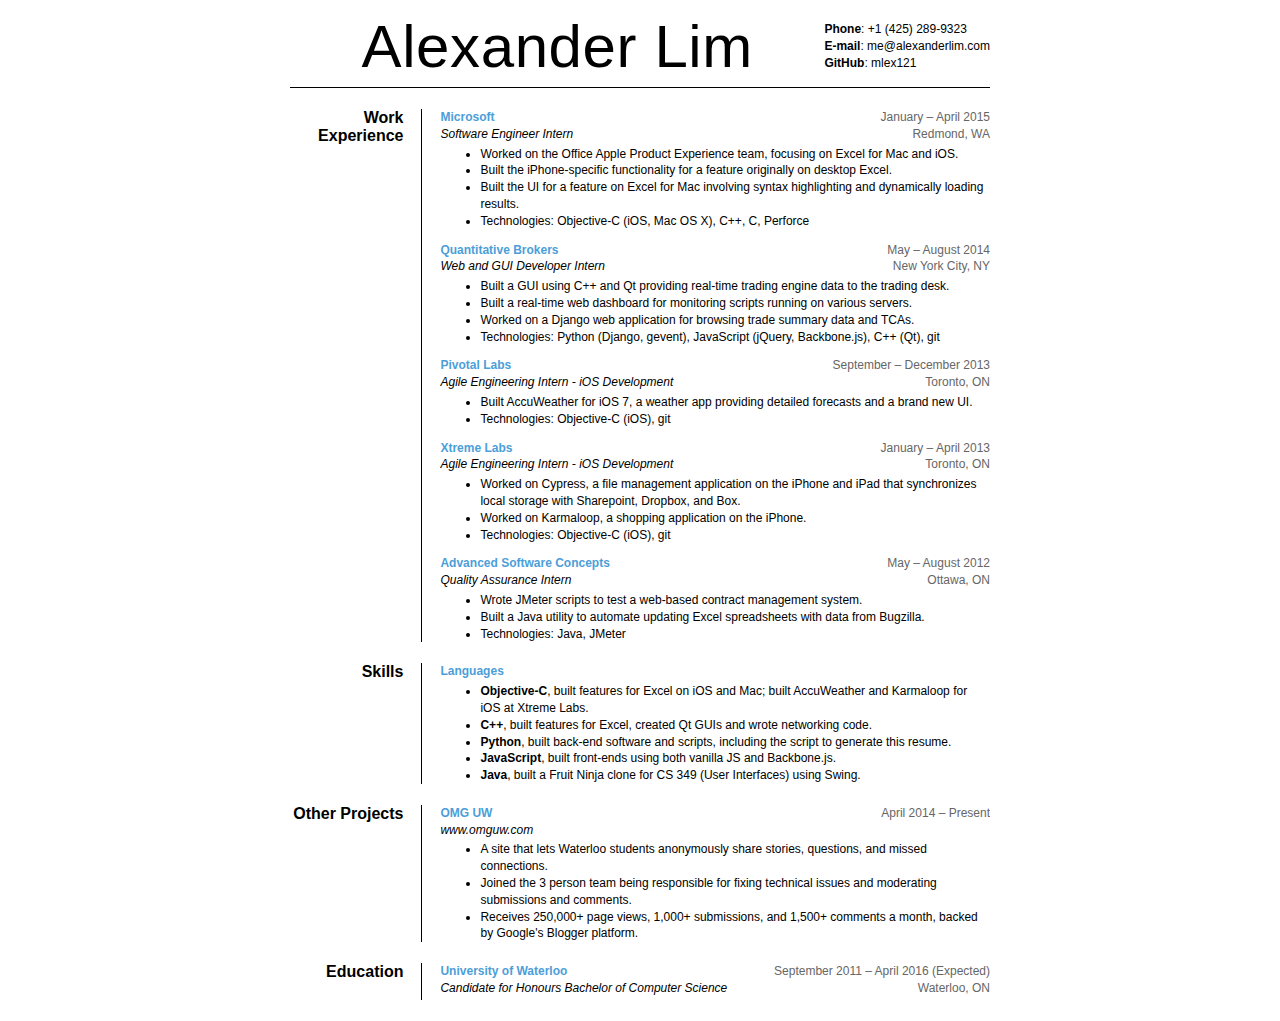
==== index.html @ c2c2bd21 "Updated to include Microsoft internship." ====
<!-- THIS RESUME WAS AUTOMATICALLY GENERATED -->
<!-- See github.com/mlex121/resume for the source -->
<!DOCTYPE html>
<html lang="en">
    <head>
        <meta charset="utf-8">
        <title>Alexander Lim</title>
        <style media="all">
            html {
    background: #ffffff;
    color: #000000;
    font-family: "Palatino", "Palatino Linotype", "Georgia", sans-serif;
    font-feature-settings: "kern";
    font-size: 12px;
    text-rendering: optimizeLegibility;
}

body {
    margin: 0 auto;
    width: 700px;
}

h1 {
    font-weight: normal;
    font-size: 60px;
    letter-spacing: 0.01em;
    margin: 0;
    padding: 0;
}

h2 {
    margin: 0;
    font-size: 16px;
}

.item-header {
    margin: 0 0 0.25em;
    line-height: 1.4em;
    font-size: 100%;
    font-weight: normal;
    overflow: auto;
}

.section-item:last-child {
    margin-bottom: 0;
}

.contact-name {
    font-weight: bold;
    white-space: nowrap;
}

.contact-value {
    text-decoration: none;
}

.contact-value:hover {
    text-decoration: underline;
}

p {
    margin: 1em 0;
    line-height: 1.4em;
    text-align: justify;
}

li {
    line-height: 1.4em;
}

hr {
    margin: 0;
    border: 0;
    border-bottom: 1px solid #000000;
}

#resume-content {
    border-spacing: 0 1.75em;
    margin: 0;
    padding: 0;
    border: 0;

}

@page {
    margin-top: 0.5in;
    margin-bottom: 0.5in;
}

#cover-letter {
    page-break-after: always;
    margin: 0 auto;
    width: 550px;
    min-height: 11in;
}

#resume-header {
    width: 100%;
    display: table;
    padding: 1em 0 0.5em;
}

#name-container {
    display: table-cell;
    width: 100%;
    vertical-align: middle;
}

#name-title {
    position: relative;
    width: 100%;
    text-align: center;
}

#contact {
    display: table-cell;
    text-align: left;
    vertical-align: middle;
    line-height: 1.4em;
    margin: 0;
    padding: 0;
}

.contact-value {
    color: #000000;
}

.section-item {
    margin-bottom: 1em;
}

.section-item:hover {
    background-color: #FFFBDD;
}

.skill-name {
    font-weight: bold;
}

.desc-list {
    clear: both;
    margin: 0;
}

.desc-list:last-child {
    margin-bottom: 0;
}

a.item-title {
    text-decoration: none;
    color: #4C9ED9;
}

a.item-title:hover {
    text-decoration: underline;
    color: #4C9ED9;
}

a.item-title:visited {
    color: #4C9ED9;
}

.item-title {
    font-weight: bold;
    color: #4C9ED9;
}

.date-range {
    float: right;
    color: #666666;
}

.item-subtitle {
    clear: both;
    float: left;
    font-weight: normal;
    font-style: italic;
}

.location {
    float: right;
    font-weight: normal;
    color: #666666;
}

.section {
    page-break-inside: avoid;
}

.section-header {
    text-align: right;
    vertical-align: top;
    padding: 0 1.5em 0 0;
    border-right: 1px solid black;
}

.section-content {
    text-align: left;
    padding: 0 0 0 1.5em;
}

.no-indent {
    text-indent: 0;
}

        </style>
        <style media="print">
            #cover-letter {
    page-break-after: always;
    margin: 0 0.5in;
}

        </style>
    </head>
    <body>
        <div id="resume">
            <div id="resume-header">
                <div id="name-container">
                    <h1 id="name-title">Alexander Lim</h1>
                </div>
                <div id="contact"><span class="contact-name">Phone</span>:&nbsp;<a class="contact-value" >+1 (425) 289-9323</a><br><span class="contact-name">E-mail</span>:&nbsp;<a class="contact-value" href="mailto:me@alexanderlim.com">me@alexanderlim.com</a><br><span class="contact-name">GitHub</span>:&nbsp;<a class="contact-value" href="https://github.com/mlex121">mlex121</a>                </div>
            </div>
            <hr>
            <table id="resume-content">
                <tr id="jobs" class="section">
                    <td class="section-header">
                        <h2 class="section-title">Work Experience</h2>
                    </td>
                    <td class="section-content">
                        <div class="section-item">
                            <div class="item-header">
                                <a class="item-title" href="http://www.microsoft.com">Microsoft</a>
                                <span class="date-range">January &ndash; April 2015</span>
                                <span class="item-subtitle">Software Engineer Intern</span>
                                <span class="location">Redmond, WA</span>
                            </div>
                            <ul id="job-desc-list" class="desc-list">
                                <li>Worked on the Office Apple Product Experience team, focusing on Excel for Mac and iOS.</li>
                                <li>Built the iPhone-specific functionality for a feature originally on desktop Excel.</li>
                                <li>Built the UI for a feature on Excel for Mac involving syntax highlighting and dynamically loading results.</li>
                                <li>Technologies: Objective-C (iOS, Mac OS X), C++, C, Perforce</li>
                            </ul>
                        </div>
                        <div class="section-item">
                            <div class="item-header">
                                <a class="item-title" href="http://quantitativebrokers.com/">Quantitative Brokers</a>
                                <span class="date-range">May &ndash; August 2014</span>
                                <span class="item-subtitle">Web and GUI Developer Intern</span>
                                <span class="location">New York City, NY</span>
                            </div>
                            <ul id="job-desc-list" class="desc-list">
                                <li>Built a GUI using C++ and Qt providing real-time trading engine data to the trading desk.</li>
                                <li>Built a real-time web dashboard for monitoring scripts running on various servers.</li>
                                <li>Worked on a Django web application for browsing trade summary data and TCAs.</li>
                                <li>Technologies: Python (Django, gevent), JavaScript (jQuery, Backbone.js), C++ (Qt), git</li>
                            </ul>
                        </div>
                        <div class="section-item">
                            <div class="item-header">
                                <a class="item-title" href="http://pivotallabs.com/">Pivotal Labs</a>
                                <span class="date-range">September &ndash; December 2013</span>
                                <span class="item-subtitle">Agile Engineering Intern - iOS Development</span>
                                <span class="location">Toronto, ON</span>
                            </div>
                            <ul id="job-desc-list" class="desc-list">
                                <li>Built AccuWeather for iOS 7, a weather app providing detailed forecasts and a brand new UI.</li>
                                <li>Technologies: Objective-C (iOS), git</li>
                            </ul>
                        </div>
                        <div class="section-item">
                            <div class="item-header">
                                <a class="item-title" href="http://pivotallabs.com/">Xtreme Labs</a>
                                <span class="date-range">January &ndash; April 2013</span>
                                <span class="item-subtitle">Agile Engineering Intern - iOS Development</span>
                                <span class="location">Toronto, ON</span>
                            </div>
                            <ul id="job-desc-list" class="desc-list">
                                <li>Worked on Cypress, a file management application on the iPhone and iPad that synchronizes local storage with Sharepoint, Dropbox, and Box.</li>
                                <li>Worked on Karmaloop, a shopping application on the iPhone.</li>
                                <li>Technologies: Objective-C (iOS), git</li>
                            </ul>
                        </div>
                        <div class="section-item">
                            <div class="item-header">
                                <a class="item-title" href="http://ascnet.com/">Advanced Software Concepts</a>
                                <span class="date-range">May &ndash; August 2012</span>
                                <span class="item-subtitle">Quality Assurance Intern</span>
                                <span class="location">Ottawa, ON</span>
                            </div>
                            <ul id="job-desc-list" class="desc-list">
                                <li>Wrote JMeter scripts to test a web-based contract management system.</li>
                                <li>Built a Java utility to automate updating Excel spreadsheets with data from Bugzilla.</li>
                                <li>Technologies: Java, JMeter</li>
                            </ul>
                        </div>
                    </td>
                </tr>
                <tr id="skills" class="section">
                    <td class="section-header">
                        <h2 class="section-title">Skills</h2>
                    </td>
                    <td class="section-content">
                        <div class="section-item">
                            <div class="item-header">
                                <span class="item-title">Languages</span>
                            </div>
                            <ul id="skills-list" class="desc-list">
                                <li class="skill-item"><span class="skill-name">Objective-C</span>, built features for Excel on iOS and Mac; built AccuWeather and Karmaloop for iOS at Xtreme Labs.</li>
                                <li class="skill-item"><span class="skill-name">C++</span>, built features for Excel, created Qt GUIs and wrote networking code.</li>
                                <li class="skill-item"><span class="skill-name">Python</span>, built back-end software and scripts, including the script to generate this resume.</li>
                                <li class="skill-item"><span class="skill-name">JavaScript</span>, built front-ends using both vanilla JS and Backbone.js.</li>
                                <li class="skill-item"><span class="skill-name">Java</span>, built a Fruit Ninja clone for CS 349 (User Interfaces) using Swing.</li>
                            </ul>
                        </div>
                    </td>
                </tr>
                <tr id="projects" class="section">
                    <td class="section-header">
                        <h2 class="section-title">Other Projects</h2>
                    </td>
                    <td class="section-content">
                        <div class="section-item">
                            <div class="item-header">
                                <a class="item-title" href="http://www.omguw.com/">OMG UW</a>
                                <span class="date-range">April 2014 &ndash; Present</span>
                                <span class="item-subtitle">www.omguw.com</span>
                            </div>
                            <ul id="project-desc-list" class="desc-list">
                                <li class="proj-desc-item">A site that lets Waterloo students anonymously share stories, questions, and missed connections.</li>
                                <li class="proj-desc-item">Joined the 3 person team being responsible for fixing technical issues and moderating submissions and comments.</li>
                                <li class="proj-desc-item">Receives 250,000+ page views, 1,000+ submissions, and 1,500+ comments a month, backed by Google's Blogger platform.</li>
                            </ul>
                        </div>
                    </td>
                </tr>
                <tr id="education" class="section">
                    <td class="section-header">
                        <h2 class="section-title">Education</h2>
                    </td>
                    <td class="section-content">
                        <div class="section-item">
                            <div class="item-header">
                                <a class="item-title" href="https://uwaterloo.ca/">University of Waterloo</a>
                                <span class="date-range">September 2011 &ndash; April 2016 (Expected)</span>
                                <span class="item-subtitle">Candidate for Honours Bachelor of Computer Science</span>
                                <span class="location">Waterloo, ON</span>
                            </div>
                        </div>
                    </td>
                </tr>
            </table>
        </div>
    </body>
</html>
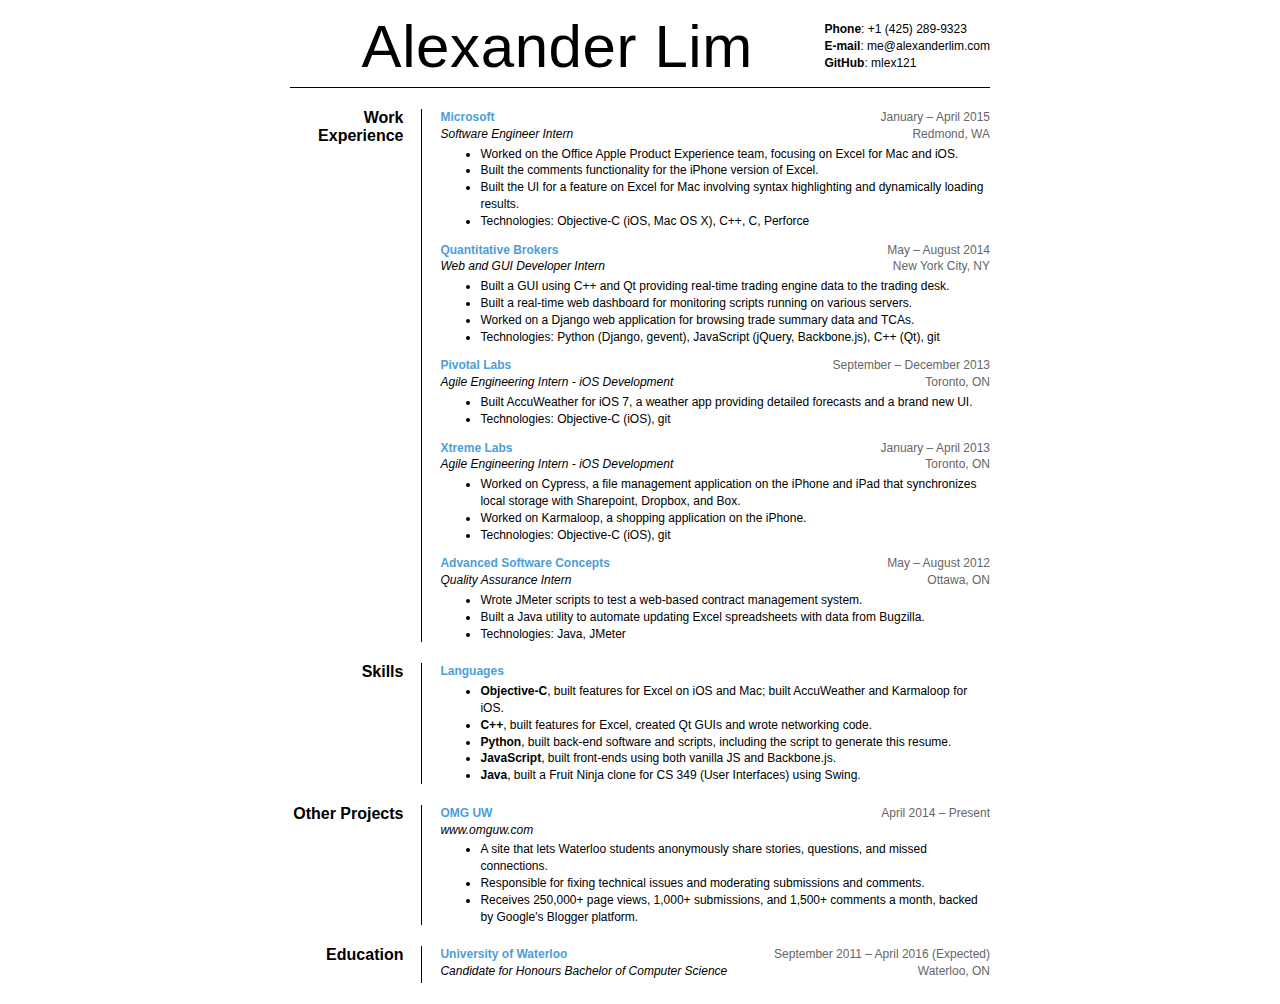
==== commit 1aadf37d: "Updated Microsoft section." ====
--- a/index.html
+++ b/index.html
@@ -207,7 +207,7 @@
         <style media="print">
             #cover-letter {
     page-break-after: always;
-    margin: 0 0.5in;
+    margin: 0px 0.5in;
 }
 
         </style>
@@ -236,7 +236,7 @@
                             </div>
                             <ul id="job-desc-list" class="desc-list">
                                 <li>Worked on the Office Apple Product Experience team, focusing on Excel for Mac and iOS.</li>
-                                <li>Built the iPhone-specific functionality for a feature originally on desktop Excel.</li>
+                                <li>Built the comments functionality for the iPhone version of Excel.</li>
                                 <li>Built the UI for a feature on Excel for Mac involving syntax highlighting and dynamically loading results.</li>
                                 <li>Technologies: Objective-C (iOS, Mac OS X), C++, C, Perforce</li>
                             </ul>
@@ -305,7 +305,7 @@
                                 <span class="item-title">Languages</span>
                             </div>
                             <ul id="skills-list" class="desc-list">
-                                <li class="skill-item"><span class="skill-name">Objective-C</span>, built features for Excel on iOS and Mac; built AccuWeather and Karmaloop for iOS at Xtreme Labs.</li>
+                                <li class="skill-item"><span class="skill-name">Objective-C</span>, built features for Excel on iOS and Mac; built AccuWeather and Karmaloop for iOS.</li>
                                 <li class="skill-item"><span class="skill-name">C++</span>, built features for Excel, created Qt GUIs and wrote networking code.</li>
                                 <li class="skill-item"><span class="skill-name">Python</span>, built back-end software and scripts, including the script to generate this resume.</li>
                                 <li class="skill-item"><span class="skill-name">JavaScript</span>, built front-ends using both vanilla JS and Backbone.js.</li>
@@ -327,7 +327,7 @@
                             </div>
                             <ul id="project-desc-list" class="desc-list">
                                 <li class="proj-desc-item">A site that lets Waterloo students anonymously share stories, questions, and missed connections.</li>
-                                <li class="proj-desc-item">Joined the 3 person team being responsible for fixing technical issues and moderating submissions and comments.</li>
+                                <li class="proj-desc-item">Responsible for fixing technical issues and moderating submissions and comments.</li>
                                 <li class="proj-desc-item">Receives 250,000+ page views, 1,000+ submissions, and 1,500+ comments a month, backed by Google's Blogger platform.</li>
                             </ul>
                         </div>
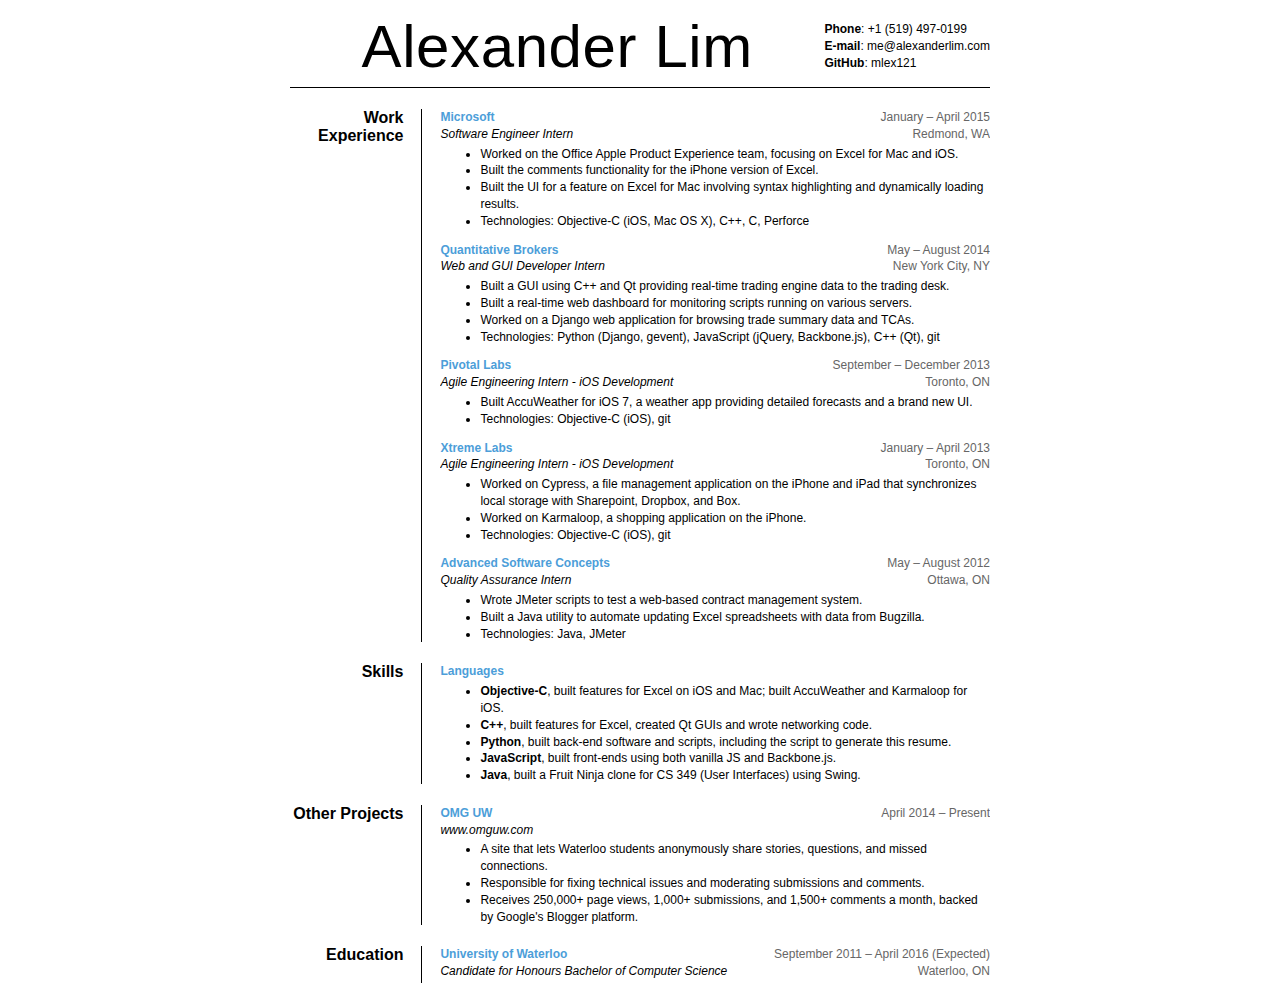
==== commit 6abf4a9a: "Updated phone number." ====
--- a/index.html
+++ b/index.html
@@ -218,7 +218,7 @@
                 <div id="name-container">
                     <h1 id="name-title">Alexander Lim</h1>
                 </div>
-                <div id="contact"><span class="contact-name">Phone</span>:&nbsp;<a class="contact-value" >+1 (425) 289-9323</a><br><span class="contact-name">E-mail</span>:&nbsp;<a class="contact-value" href="mailto:me@alexanderlim.com">me@alexanderlim.com</a><br><span class="contact-name">GitHub</span>:&nbsp;<a class="contact-value" href="https://github.com/mlex121">mlex121</a>                </div>
+                <div id="contact"><span class="contact-name">Phone</span>:&nbsp;<a class="contact-value" >+1 (519) 497-0199</a><br><span class="contact-name">E-mail</span>:&nbsp;<a class="contact-value" href="mailto:me@alexanderlim.com">me@alexanderlim.com</a><br><span class="contact-name">GitHub</span>:&nbsp;<a class="contact-value" href="https://github.com/mlex121">mlex121</a>                </div>
             </div>
             <hr>
             <table id="resume-content">
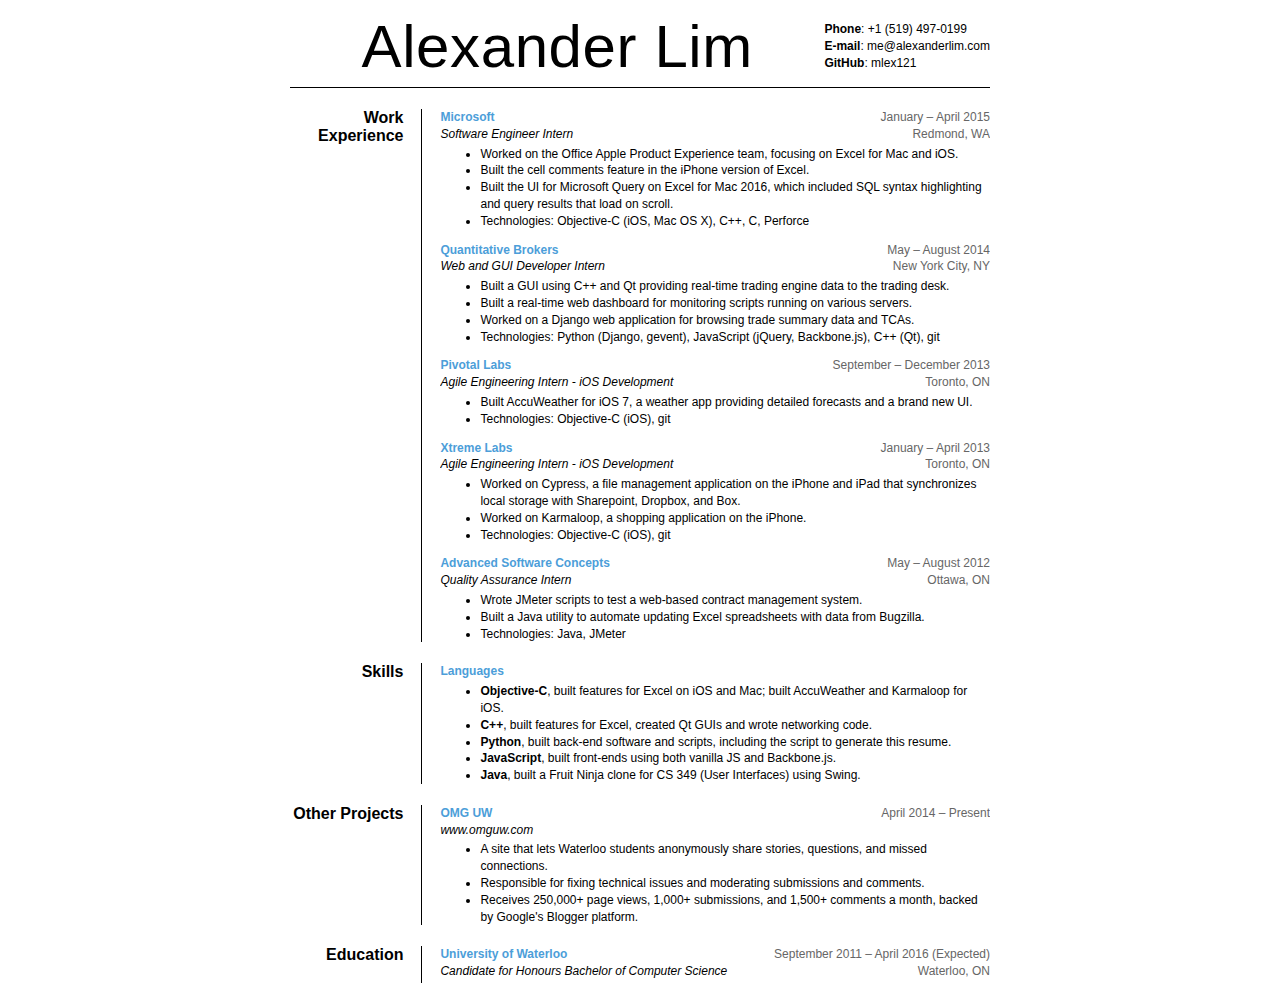
==== commit f7614d24: "Updated to include details about Microsoft Query." ====
--- a/index.html
+++ b/index.html
@@ -236,8 +236,8 @@
                             </div>
                             <ul id="job-desc-list" class="desc-list">
                                 <li>Worked on the Office Apple Product Experience team, focusing on Excel for Mac and iOS.</li>
-                                <li>Built the comments functionality for the iPhone version of Excel.</li>
-                                <li>Built the UI for a feature on Excel for Mac involving syntax highlighting and dynamically loading results.</li>
+                                <li>Built the cell comments feature in the iPhone version of Excel.</li>
+                                <li>Built the UI for Microsoft Query on Excel for Mac 2016, which included SQL syntax highlighting and query results that load on scroll.</li>
                                 <li>Technologies: Objective-C (iOS, Mac OS X), C++, C, Perforce</li>
                             </ul>
                         </div>
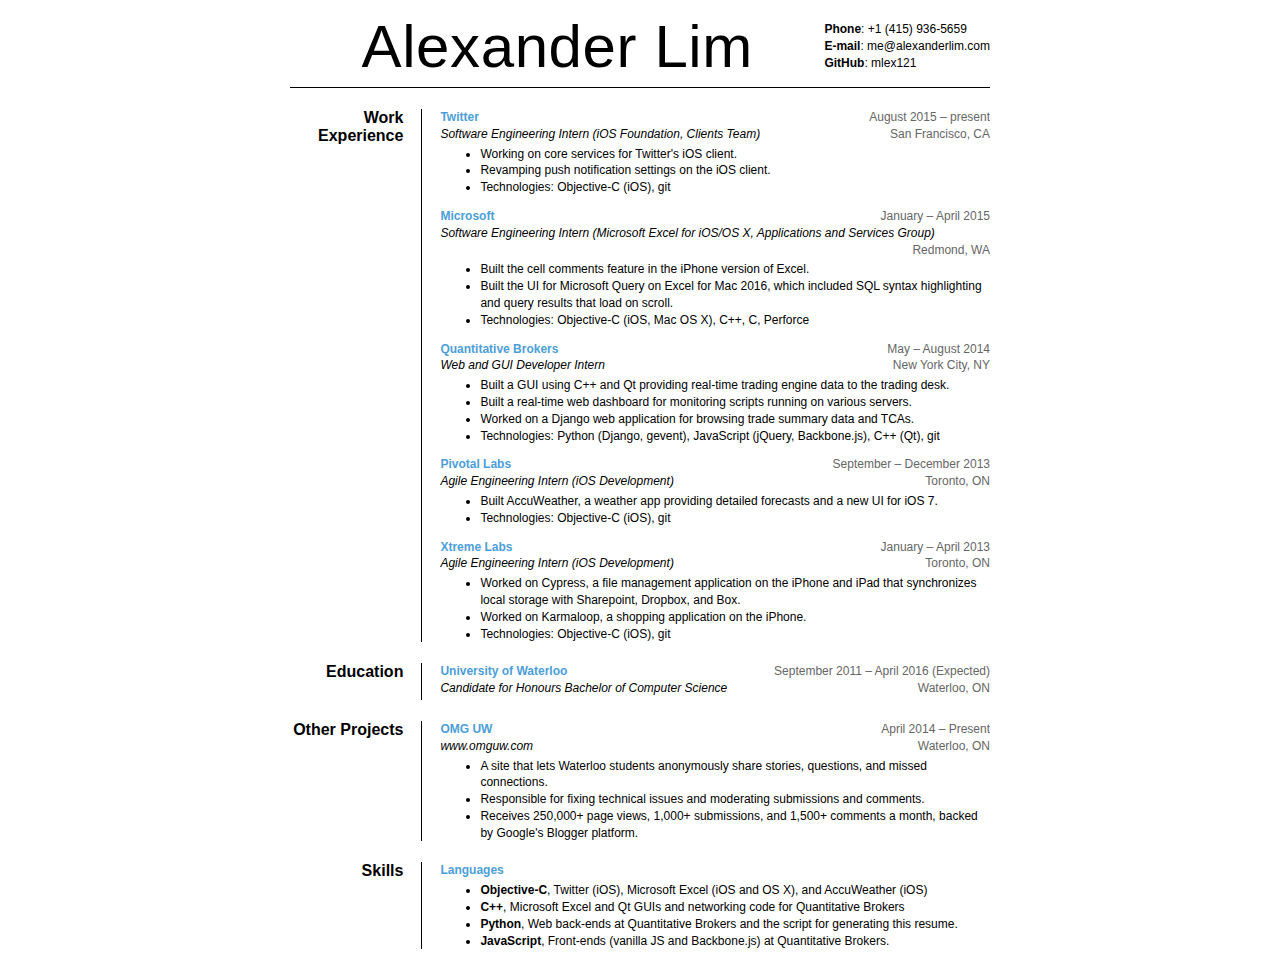
==== commit 7242fad3: "Add Twitter section, update format" ====
--- a/index.html
+++ b/index.html
@@ -218,7 +218,7 @@
                 <div id="name-container">
                     <h1 id="name-title">Alexander Lim</h1>
                 </div>
-                <div id="contact"><span class="contact-name">Phone</span>:&nbsp;<a class="contact-value" >+1 (519) 497-0199</a><br><span class="contact-name">E-mail</span>:&nbsp;<a class="contact-value" href="mailto:me@alexanderlim.com">me@alexanderlim.com</a><br><span class="contact-name">GitHub</span>:&nbsp;<a class="contact-value" href="https://github.com/mlex121">mlex121</a>                </div>
+                <div id="contact"><span class="contact-name">Phone</span>:&nbsp;<a class="contact-value" >+1 (415) 936-5659</a><br><span class="contact-name">E-mail</span>:&nbsp;<a class="contact-value" href="mailto:me@alexanderlim.com">me@alexanderlim.com</a><br><span class="contact-name">GitHub</span>:&nbsp;<a class="contact-value" href="https://github.com/mlex121">mlex121</a>                </div>
             </div>
             <hr>
             <table id="resume-content">
@@ -229,13 +229,25 @@
                     <td class="section-content">
                         <div class="section-item">
                             <div class="item-header">
-                                <a class="item-title" href="http://www.microsoft.com">Microsoft</a>
+                                <a class="item-title" href="https://twitter.com/">Twitter</a>
+                                <span class="date-range">August 2015 &ndash; present</span>
+                                <span class="item-subtitle">Software Engineering Intern (iOS Foundation, Clients Team)</span>
+                                <span class="location">San Francisco, CA</span>
+                            </div>
+                            <ul id="job-desc-list" class="desc-list">
+                                <li>Working on core services for Twitter's iOS client.</li>
+                                <li>Revamping push notification settings on the iOS client.</li>
+                                <li>Technologies: Objective-C (iOS), git</li>
+                            </ul>
+                        </div>
+                        <div class="section-item">
+                            <div class="item-header">
+                                <a class="item-title" href="http://www.microsoft.com/">Microsoft</a>
                                 <span class="date-range">January &ndash; April 2015</span>
-                                <span class="item-subtitle">Software Engineer Intern</span>
+                                <span class="item-subtitle">Software Engineering Intern (Microsoft Excel for iOS/OS X, Applications and Services Group)</span>
                                 <span class="location">Redmond, WA</span>
                             </div>
                             <ul id="job-desc-list" class="desc-list">
-                                <li>Worked on the Office Apple Product Experience team, focusing on Excel for Mac and iOS.</li>
                                 <li>Built the cell comments feature in the iPhone version of Excel.</li>
                                 <li>Built the UI for Microsoft Query on Excel for Mac 2016, which included SQL syntax highlighting and query results that load on scroll.</li>
                                 <li>Technologies: Objective-C (iOS, Mac OS X), C++, C, Perforce</li>
@@ -257,21 +269,21 @@
                         </div>
                         <div class="section-item">
                             <div class="item-header">
-                                <a class="item-title" href="http://pivotallabs.com/">Pivotal Labs</a>
+                                <a class="item-title" href="http://pivotal.io/labs">Pivotal Labs</a>
                                 <span class="date-range">September &ndash; December 2013</span>
-                                <span class="item-subtitle">Agile Engineering Intern - iOS Development</span>
+                                <span class="item-subtitle">Agile Engineering Intern (iOS Development)</span>
                                 <span class="location">Toronto, ON</span>
                             </div>
                             <ul id="job-desc-list" class="desc-list">
-                                <li>Built AccuWeather for iOS 7, a weather app providing detailed forecasts and a brand new UI.</li>
+                                <li>Built AccuWeather, a weather app providing detailed forecasts and a new UI for iOS 7.</li>
                                 <li>Technologies: Objective-C (iOS), git</li>
                             </ul>
                         </div>
                         <div class="section-item">
                             <div class="item-header">
-                                <a class="item-title" href="http://pivotallabs.com/">Xtreme Labs</a>
+                                <a class="item-title" href="http://pivotal.io/labs">Xtreme Labs</a>
                                 <span class="date-range">January &ndash; April 2013</span>
-                                <span class="item-subtitle">Agile Engineering Intern - iOS Development</span>
+                                <span class="item-subtitle">Agile Engineering Intern (iOS Development)</span>
                                 <span class="location">Toronto, ON</span>
                             </div>
                             <ul id="job-desc-list" class="desc-list">
@@ -280,17 +292,39 @@
                                 <li>Technologies: Objective-C (iOS), git</li>
                             </ul>
                         </div>
-                        <div class="section-item">
-                            <div class="item-header">
-                                <a class="item-title" href="http://ascnet.com/">Advanced Software Concepts</a>
-                                <span class="date-range">May &ndash; August 2012</span>
-                                <span class="item-subtitle">Quality Assurance Intern</span>
-                                <span class="location">Ottawa, ON</span>
-                            </div>
-                            <ul id="job-desc-list" class="desc-list">
-                                <li>Wrote JMeter scripts to test a web-based contract management system.</li>
-                                <li>Built a Java utility to automate updating Excel spreadsheets with data from Bugzilla.</li>
-                                <li>Technologies: Java, JMeter</li>
+                    </td>
+                </tr>
+                <tr id="education" class="section">
+                    <td class="section-header">
+                        <h2 class="section-title">Education</h2>
+                    </td>
+                    <td class="section-content">
+                        <div class="section-item">
+                            <div class="item-header">
+                                <a class="item-title" href="https://uwaterloo.ca/">University of Waterloo</a>
+                                <span class="date-range">September 2011 &ndash; April 2016 (Expected)</span>
+                                <span class="item-subtitle">Candidate for Honours Bachelor of Computer Science</span>
+                                <span class="location">Waterloo, ON</span>
+                            </div>
+                        </div>
+                    </td>
+                </tr>
+                <tr id="projects" class="section">
+                    <td class="section-header">
+                        <h2 class="section-title">Other Projects</h2>
+                    </td>
+                    <td class="section-content">
+                        <div class="section-item">
+                            <div class="item-header">
+                                <a class="item-title" href="http://www.omguw.com/">OMG UW</a>
+                                <span class="date-range">April 2014 &ndash; Present</span>
+                                <span class="item-subtitle">www.omguw.com</span>
+                                <span class="location">Waterloo, ON</span>
+                            </div>
+                            <ul id="project-desc-list" class="desc-list">
+                                <li class="proj-desc-item">A site that lets Waterloo students anonymously share stories, questions, and missed connections.</li>
+                                <li class="proj-desc-item">Responsible for fixing technical issues and moderating submissions and comments.</li>
+                                <li class="proj-desc-item">Receives 250,000+ page views, 1,000+ submissions, and 1,500+ comments a month, backed by Google's Blogger platform.</li>
                             </ul>
                         </div>
                     </td>
@@ -305,46 +339,11 @@
                                 <span class="item-title">Languages</span>
                             </div>
                             <ul id="skills-list" class="desc-list">
-                                <li class="skill-item"><span class="skill-name">Objective-C</span>, built features for Excel on iOS and Mac; built AccuWeather and Karmaloop for iOS.</li>
-                                <li class="skill-item"><span class="skill-name">C++</span>, built features for Excel, created Qt GUIs and wrote networking code.</li>
-                                <li class="skill-item"><span class="skill-name">Python</span>, built back-end software and scripts, including the script to generate this resume.</li>
-                                <li class="skill-item"><span class="skill-name">JavaScript</span>, built front-ends using both vanilla JS and Backbone.js.</li>
-                                <li class="skill-item"><span class="skill-name">Java</span>, built a Fruit Ninja clone for CS 349 (User Interfaces) using Swing.</li>
-                            </ul>
-                        </div>
-                    </td>
-                </tr>
-                <tr id="projects" class="section">
-                    <td class="section-header">
-                        <h2 class="section-title">Other Projects</h2>
-                    </td>
-                    <td class="section-content">
-                        <div class="section-item">
-                            <div class="item-header">
-                                <a class="item-title" href="http://www.omguw.com/">OMG UW</a>
-                                <span class="date-range">April 2014 &ndash; Present</span>
-                                <span class="item-subtitle">www.omguw.com</span>
-                            </div>
-                            <ul id="project-desc-list" class="desc-list">
-                                <li class="proj-desc-item">A site that lets Waterloo students anonymously share stories, questions, and missed connections.</li>
-                                <li class="proj-desc-item">Responsible for fixing technical issues and moderating submissions and comments.</li>
-                                <li class="proj-desc-item">Receives 250,000+ page views, 1,000+ submissions, and 1,500+ comments a month, backed by Google's Blogger platform.</li>
-                            </ul>
-                        </div>
-                    </td>
-                </tr>
-                <tr id="education" class="section">
-                    <td class="section-header">
-                        <h2 class="section-title">Education</h2>
-                    </td>
-                    <td class="section-content">
-                        <div class="section-item">
-                            <div class="item-header">
-                                <a class="item-title" href="https://uwaterloo.ca/">University of Waterloo</a>
-                                <span class="date-range">September 2011 &ndash; April 2016 (Expected)</span>
-                                <span class="item-subtitle">Candidate for Honours Bachelor of Computer Science</span>
-                                <span class="location">Waterloo, ON</span>
-                            </div>
+                                <li class="skill-item"><span class="skill-name">Objective-C</span>, Twitter (iOS), Microsoft Excel (iOS and OS X), and AccuWeather (iOS)</li>
+                                <li class="skill-item"><span class="skill-name">C++</span>, Microsoft Excel and Qt GUIs and networking code for Quantitative Brokers</li>
+                                <li class="skill-item"><span class="skill-name">Python</span>, Web back-ends at Quantitative Brokers and the script for generating this resume.</li>
+                                <li class="skill-item"><span class="skill-name">JavaScript</span>, Front-ends (vanilla JS and Backbone.js) at Quantitative Brokers.</li>
+                            </ul>
                         </div>
                     </td>
                 </tr>
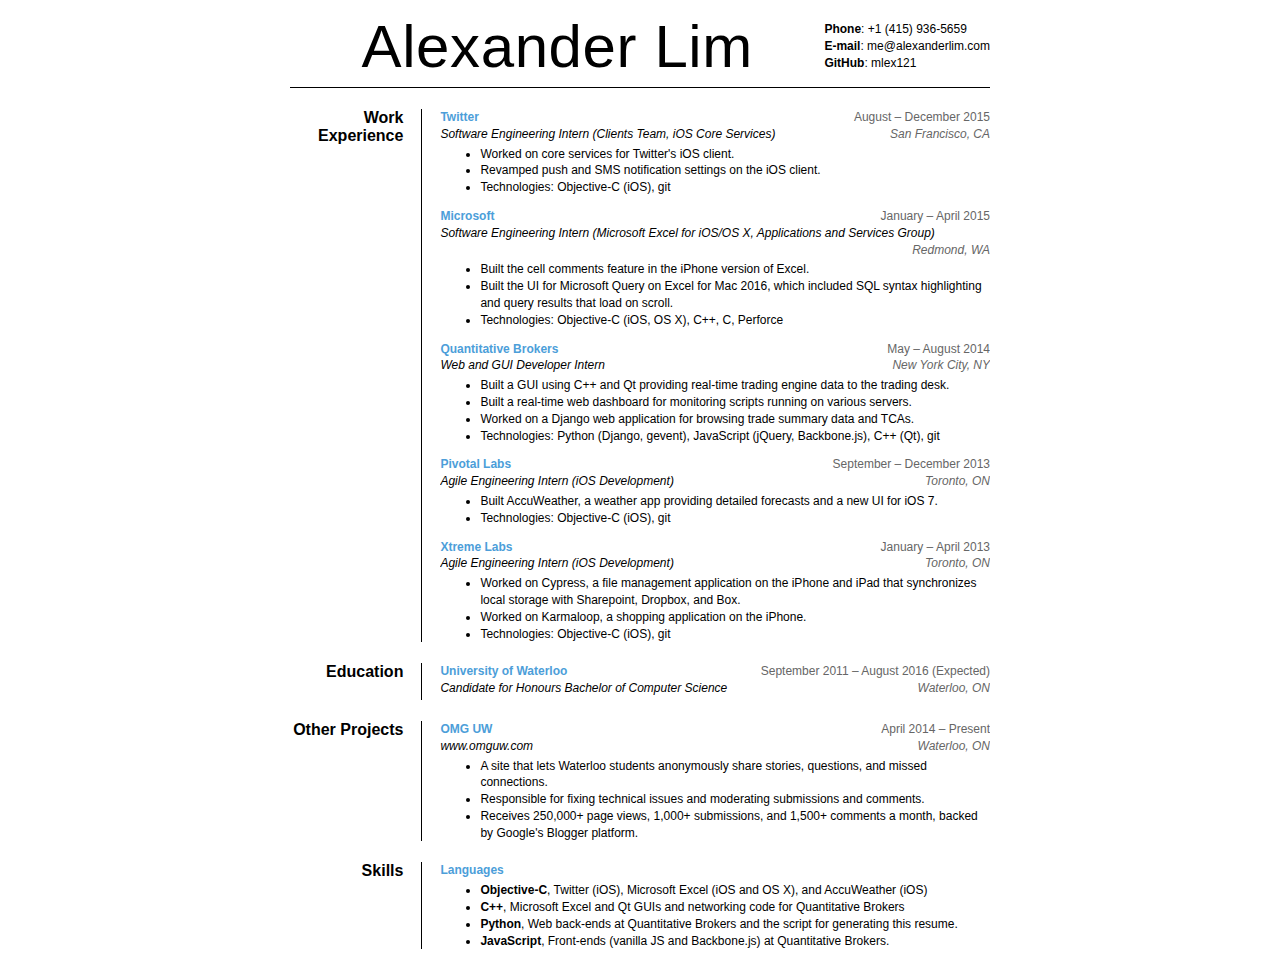
==== commit 5638d9e1: "Sync with master, add PDF" ====
--- a/index.html
+++ b/index.html
@@ -180,6 +180,7 @@
 .location {
     float: right;
     font-weight: normal;
+    font-style: italic;
     color: #666666;
 }
 
@@ -230,13 +231,13 @@
                         <div class="section-item">
                             <div class="item-header">
                                 <a class="item-title" href="https://twitter.com/">Twitter</a>
-                                <span class="date-range">August 2015 &ndash; present</span>
-                                <span class="item-subtitle">Software Engineering Intern (iOS Foundation, Clients Team)</span>
+                                <span class="date-range">August &ndash; December 2015</span>
+                                <span class="item-subtitle">Software Engineering Intern (Clients Team, iOS Core Services)</span>
                                 <span class="location">San Francisco, CA</span>
                             </div>
                             <ul id="job-desc-list" class="desc-list">
-                                <li>Working on core services for Twitter's iOS client.</li>
-                                <li>Revamping push notification settings on the iOS client.</li>
+                                <li>Worked on core services for Twitter's iOS client.</li>
+                                <li>Revamped push and SMS notification settings on the iOS client.</li>
                                 <li>Technologies: Objective-C (iOS), git</li>
                             </ul>
                         </div>
@@ -250,7 +251,7 @@
                             <ul id="job-desc-list" class="desc-list">
                                 <li>Built the cell comments feature in the iPhone version of Excel.</li>
                                 <li>Built the UI for Microsoft Query on Excel for Mac 2016, which included SQL syntax highlighting and query results that load on scroll.</li>
-                                <li>Technologies: Objective-C (iOS, Mac OS X), C++, C, Perforce</li>
+                                <li>Technologies: Objective-C (iOS, OS X), C++, C, Perforce</li>
                             </ul>
                         </div>
                         <div class="section-item">
@@ -302,7 +303,7 @@
                         <div class="section-item">
                             <div class="item-header">
                                 <a class="item-title" href="https://uwaterloo.ca/">University of Waterloo</a>
-                                <span class="date-range">September 2011 &ndash; April 2016 (Expected)</span>
+                                <span class="date-range">September 2011 &ndash; August 2016 (Expected)</span>
                                 <span class="item-subtitle">Candidate for Honours Bachelor of Computer Science</span>
                                 <span class="location">Waterloo, ON</span>
                             </div>
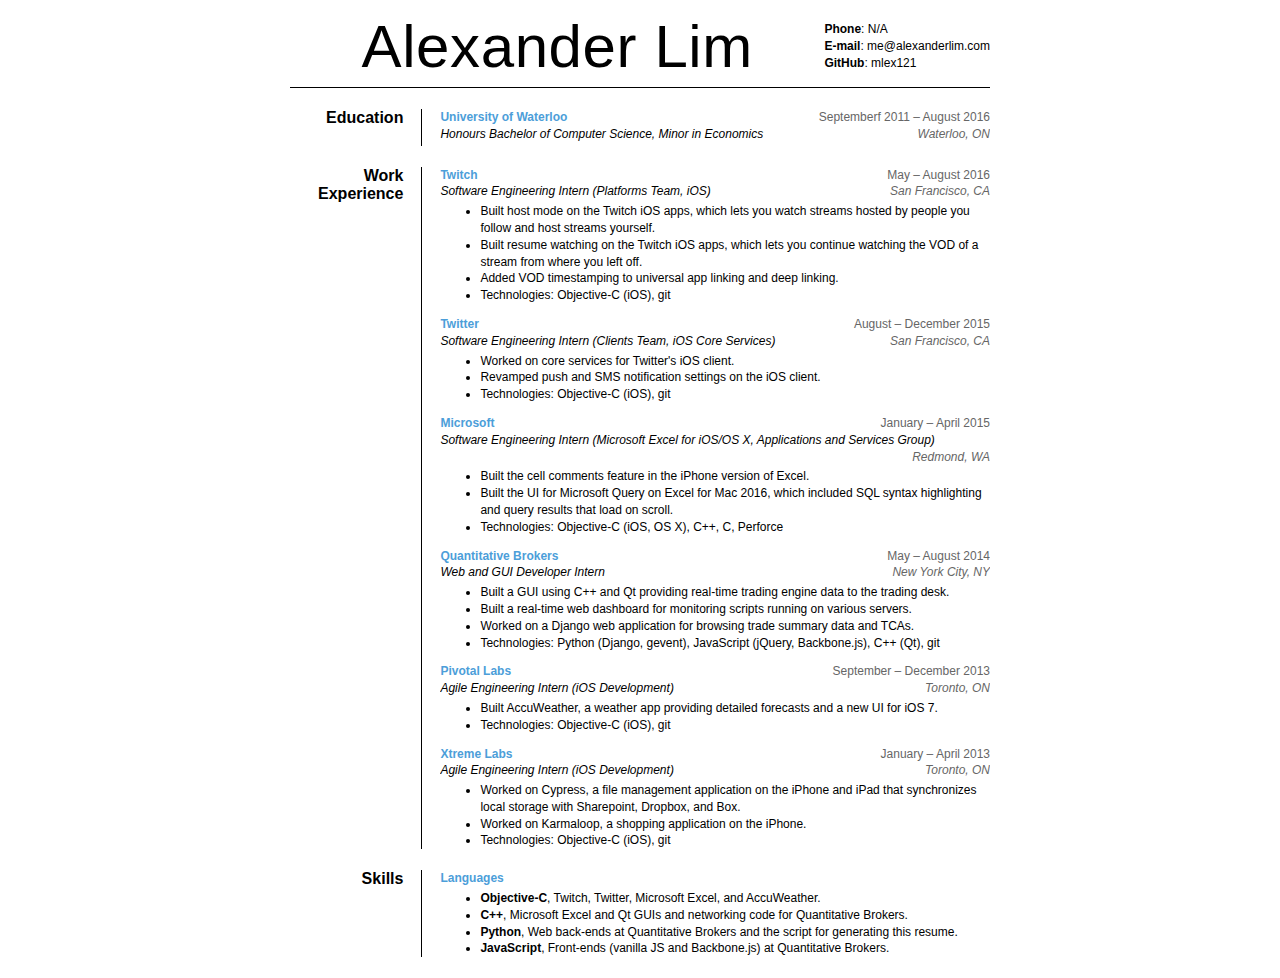
==== commit 554c39ae: "Sync with master, add PDF" ====
--- a/index.html
+++ b/index.html
@@ -6,10 +6,12 @@
         <meta charset="utf-8">
         <title>Alexander Lim</title>
         <style media="all">
-            html {
+            @charset "UTF-8";
+
+html {
     background: #ffffff;
     color: #000000;
-    font-family: "Palatino", "Palatino Linotype", "Georgia", sans-serif;
+    font-family: "MetaSerifPro", "Palatino", "Palatino Linotype", "Georgia", sans-serif;
     font-feature-settings: "kern";
     font-size: 12px;
     text-rendering: optimizeLegibility;
@@ -219,15 +221,44 @@
                 <div id="name-container">
                     <h1 id="name-title">Alexander Lim</h1>
                 </div>
-                <div id="contact"><span class="contact-name">Phone</span>:&nbsp;<a class="contact-value" >+1 (415) 936-5659</a><br><span class="contact-name">E-mail</span>:&nbsp;<a class="contact-value" href="mailto:me@alexanderlim.com">me@alexanderlim.com</a><br><span class="contact-name">GitHub</span>:&nbsp;<a class="contact-value" href="https://github.com/mlex121">mlex121</a>                </div>
+                <div id="contact"><span class="contact-name">Phone</span>:&nbsp;<a class="contact-value" >N/A</a><br><span class="contact-name">E-mail</span>:&nbsp;<a class="contact-value" href="mailto:me@alexanderlim.com">me@alexanderlim.com</a><br><span class="contact-name">GitHub</span>:&nbsp;<a class="contact-value" href="https://github.com/mlex121">mlex121</a>                </div>
             </div>
             <hr>
             <table id="resume-content">
+                <tr id="education" class="section">
+                    <td class="section-header">
+                        <h2 class="section-title">Education</h2>
+                    </td>
+                    <td class="section-content">
+                        <div class="section-item">
+                            <div class="item-header">
+                                <a class="item-title" href="https://uwaterloo.ca/">University of Waterloo</a>
+                                <span class="date-range">Septemberf 2011 &ndash; August 2016</span>
+                                <span class="item-subtitle">Honours Bachelor of Computer Science, Minor in Economics</span>
+                                <span class="location">Waterloo, ON</span>
+                            </div>
+                        </div>
+                    </td>
+                </tr>
                 <tr id="jobs" class="section">
                     <td class="section-header">
                         <h2 class="section-title">Work Experience</h2>
                     </td>
                     <td class="section-content">
+                        <div class="section-item">
+                            <div class="item-header">
+                                <a class="item-title" href="https://www.twitch.tv/">Twitch</a>
+                                <span class="date-range">May &ndash; August 2016</span>
+                                <span class="item-subtitle">Software Engineering Intern (Platforms Team, iOS)</span>
+                                <span class="location">San Francisco, CA</span>
+                            </div>
+                            <ul id="job-desc-list" class="desc-list">
+                                <li>Built host mode on the Twitch iOS apps, which lets you watch streams hosted by people you follow and host streams yourself.</li>
+                                <li>Built resume watching on the Twitch iOS apps, which lets you continue watching the VOD of a stream from where you left off.</li>
+                                <li>Added VOD timestamping to universal app linking and deep linking.</li>
+                                <li>Technologies: Objective-C (iOS), git</li>
+                            </ul>
+                        </div>
                         <div class="section-item">
                             <div class="item-header">
                                 <a class="item-title" href="https://twitter.com/">Twitter</a>
@@ -295,41 +326,6 @@
                         </div>
                     </td>
                 </tr>
-                <tr id="education" class="section">
-                    <td class="section-header">
-                        <h2 class="section-title">Education</h2>
-                    </td>
-                    <td class="section-content">
-                        <div class="section-item">
-                            <div class="item-header">
-                                <a class="item-title" href="https://uwaterloo.ca/">University of Waterloo</a>
-                                <span class="date-range">September 2011 &ndash; August 2016 (Expected)</span>
-                                <span class="item-subtitle">Candidate for Honours Bachelor of Computer Science</span>
-                                <span class="location">Waterloo, ON</span>
-                            </div>
-                        </div>
-                    </td>
-                </tr>
-                <tr id="projects" class="section">
-                    <td class="section-header">
-                        <h2 class="section-title">Other Projects</h2>
-                    </td>
-                    <td class="section-content">
-                        <div class="section-item">
-                            <div class="item-header">
-                                <a class="item-title" href="http://www.omguw.com/">OMG UW</a>
-                                <span class="date-range">April 2014 &ndash; Present</span>
-                                <span class="item-subtitle">www.omguw.com</span>
-                                <span class="location">Waterloo, ON</span>
-                            </div>
-                            <ul id="project-desc-list" class="desc-list">
-                                <li class="proj-desc-item">A site that lets Waterloo students anonymously share stories, questions, and missed connections.</li>
-                                <li class="proj-desc-item">Responsible for fixing technical issues and moderating submissions and comments.</li>
-                                <li class="proj-desc-item">Receives 250,000+ page views, 1,000+ submissions, and 1,500+ comments a month, backed by Google's Blogger platform.</li>
-                            </ul>
-                        </div>
-                    </td>
-                </tr>
                 <tr id="skills" class="section">
                     <td class="section-header">
                         <h2 class="section-title">Skills</h2>
@@ -340,8 +336,8 @@
                                 <span class="item-title">Languages</span>
                             </div>
                             <ul id="skills-list" class="desc-list">
-                                <li class="skill-item"><span class="skill-name">Objective-C</span>, Twitter (iOS), Microsoft Excel (iOS and OS X), and AccuWeather (iOS)</li>
-                                <li class="skill-item"><span class="skill-name">C++</span>, Microsoft Excel and Qt GUIs and networking code for Quantitative Brokers</li>
+                                <li class="skill-item"><span class="skill-name">Objective-C</span>, Twitch, Twitter, Microsoft Excel, and AccuWeather.</li>
+                                <li class="skill-item"><span class="skill-name">C++</span>, Microsoft Excel and Qt GUIs and networking code for Quantitative Brokers.</li>
                                 <li class="skill-item"><span class="skill-name">Python</span>, Web back-ends at Quantitative Brokers and the script for generating this resume.</li>
                                 <li class="skill-item"><span class="skill-name">JavaScript</span>, Front-ends (vanilla JS and Backbone.js) at Quantitative Brokers.</li>
                             </ul>
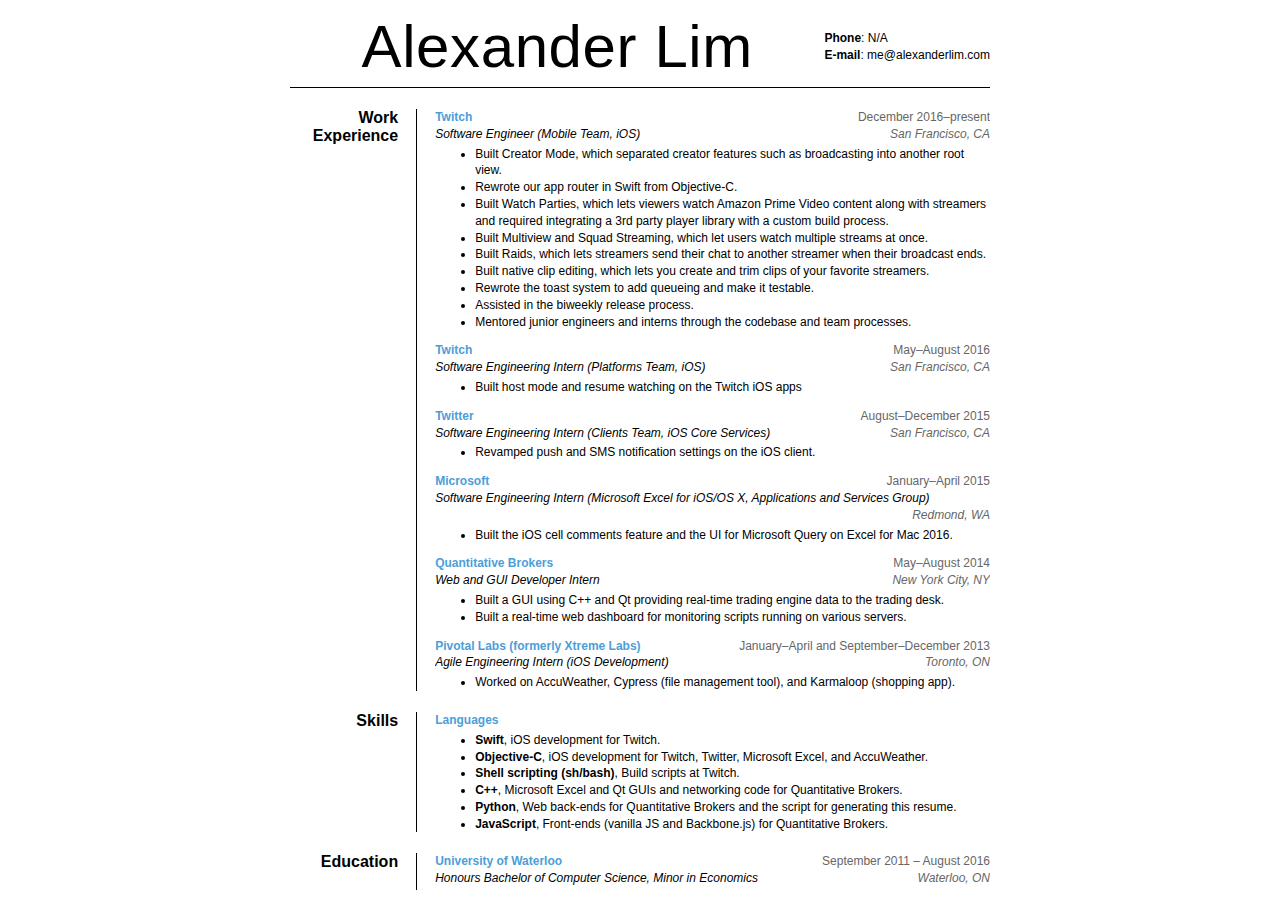
==== commit 032e0e85: "Update for 2022" ====
--- a/index.html
+++ b/index.html
@@ -6,12 +6,10 @@
         <meta charset="utf-8">
         <title>Alexander Lim</title>
         <style media="all">
-            @charset "UTF-8";
-
-html {
+            html {
     background: #ffffff;
     color: #000000;
-    font-family: "MetaSerifPro", "Palatino", "Palatino Linotype", "Georgia", sans-serif;
+    font-family: "Palatino", "Palatino Linotype", "Georgia", sans-serif;
     font-feature-settings: "kern";
     font-size: 12px;
     text-rendering: optimizeLegibility;
@@ -221,25 +219,10 @@
                 <div id="name-container">
                     <h1 id="name-title">Alexander Lim</h1>
                 </div>
-                <div id="contact"><span class="contact-name">Phone</span>:&nbsp;<a class="contact-value" >N/A</a><br><span class="contact-name">E-mail</span>:&nbsp;<a class="contact-value" href="mailto:me@alexanderlim.com">me@alexanderlim.com</a><br><span class="contact-name">GitHub</span>:&nbsp;<a class="contact-value" href="https://github.com/mlex121">mlex121</a>                </div>
+                <div id="contact"><span class="contact-name">Phone</span>:&nbsp;<a class="contact-value" >N/A</a><br><span class="contact-name">E-mail</span>:&nbsp;<a class="contact-value" href="mailto:me@alexanderlim.com">me@alexanderlim.com</a>                </div>
             </div>
             <hr>
             <table id="resume-content">
-                <tr id="education" class="section">
-                    <td class="section-header">
-                        <h2 class="section-title">Education</h2>
-                    </td>
-                    <td class="section-content">
-                        <div class="section-item">
-                            <div class="item-header">
-                                <a class="item-title" href="https://uwaterloo.ca/">University of Waterloo</a>
-                                <span class="date-range">Septemberf 2011 &ndash; August 2016</span>
-                                <span class="item-subtitle">Honours Bachelor of Computer Science, Minor in Economics</span>
-                                <span class="location">Waterloo, ON</span>
-                            </div>
-                        </div>
-                    </td>
-                </tr>
                 <tr id="jobs" class="section">
                     <td class="section-header">
                         <h2 class="section-title">Work Experience</h2>
@@ -248,80 +231,76 @@
                         <div class="section-item">
                             <div class="item-header">
                                 <a class="item-title" href="https://www.twitch.tv/">Twitch</a>
-                                <span class="date-range">May &ndash; August 2016</span>
+                                <span class="date-range">December 2016–present</span>
+                                <span class="item-subtitle">Software Engineer (Mobile Team, iOS)</span>
+                                <span class="location">San Francisco, CA</span>
+                            </div>
+                            <ul id="job-desc-list" class="desc-list">
+                                <li>Built Creator Mode, which separated creator features such as broadcasting into another root view.</li>
+                                <li>Rewrote our app router in Swift from Objective-C.</li>
+                                <li>Built Watch Parties, which lets viewers watch Amazon Prime Video content along with streamers and required integrating a 3rd party player library with a custom build process.</li>
+                                <li>Built Multiview and Squad Streaming, which let users watch multiple streams at once.</li>
+                                <li>Built Raids, which lets streamers send their chat to another streamer when their broadcast ends.</li>
+                                <li>Built native clip editing, which lets you create and trim clips of your favorite streamers.</li>
+                                <li>Rewrote the toast system to add queueing and make it testable.</li>
+                                <li>Assisted in the biweekly release process.</li>
+                                <li>Mentored junior engineers and interns through the codebase and team processes.</li>
+                            </ul>
+                        </div>
+                        <div class="section-item">
+                            <div class="item-header">
+                                <a class="item-title" href="https://www.twitch.tv/">Twitch</a>
+                                <span class="date-range">May–August 2016</span>
                                 <span class="item-subtitle">Software Engineering Intern (Platforms Team, iOS)</span>
                                 <span class="location">San Francisco, CA</span>
                             </div>
                             <ul id="job-desc-list" class="desc-list">
-                                <li>Built host mode on the Twitch iOS apps, which lets you watch streams hosted by people you follow and host streams yourself.</li>
-                                <li>Built resume watching on the Twitch iOS apps, which lets you continue watching the VOD of a stream from where you left off.</li>
-                                <li>Added VOD timestamping to universal app linking and deep linking.</li>
-                                <li>Technologies: Objective-C (iOS), git</li>
+                                <li>Built host mode and resume watching on the Twitch iOS apps</li>
                             </ul>
                         </div>
                         <div class="section-item">
                             <div class="item-header">
                                 <a class="item-title" href="https://twitter.com/">Twitter</a>
-                                <span class="date-range">August &ndash; December 2015</span>
+                                <span class="date-range">August–December 2015</span>
                                 <span class="item-subtitle">Software Engineering Intern (Clients Team, iOS Core Services)</span>
                                 <span class="location">San Francisco, CA</span>
                             </div>
                             <ul id="job-desc-list" class="desc-list">
-                                <li>Worked on core services for Twitter's iOS client.</li>
                                 <li>Revamped push and SMS notification settings on the iOS client.</li>
-                                <li>Technologies: Objective-C (iOS), git</li>
                             </ul>
                         </div>
                         <div class="section-item">
                             <div class="item-header">
                                 <a class="item-title" href="http://www.microsoft.com/">Microsoft</a>
-                                <span class="date-range">January &ndash; April 2015</span>
+                                <span class="date-range">January–April 2015</span>
                                 <span class="item-subtitle">Software Engineering Intern (Microsoft Excel for iOS/OS X, Applications and Services Group)</span>
                                 <span class="location">Redmond, WA</span>
                             </div>
                             <ul id="job-desc-list" class="desc-list">
-                                <li>Built the cell comments feature in the iPhone version of Excel.</li>
-                                <li>Built the UI for Microsoft Query on Excel for Mac 2016, which included SQL syntax highlighting and query results that load on scroll.</li>
-                                <li>Technologies: Objective-C (iOS, OS X), C++, C, Perforce</li>
+                                <li>Built the iOS cell comments feature and the UI for Microsoft Query on Excel for Mac 2016.</li>
                             </ul>
                         </div>
                         <div class="section-item">
                             <div class="item-header">
                                 <a class="item-title" href="http://quantitativebrokers.com/">Quantitative Brokers</a>
-                                <span class="date-range">May &ndash; August 2014</span>
+                                <span class="date-range">May–August 2014</span>
                                 <span class="item-subtitle">Web and GUI Developer Intern</span>
                                 <span class="location">New York City, NY</span>
                             </div>
                             <ul id="job-desc-list" class="desc-list">
                                 <li>Built a GUI using C++ and Qt providing real-time trading engine data to the trading desk.</li>
                                 <li>Built a real-time web dashboard for monitoring scripts running on various servers.</li>
-                                <li>Worked on a Django web application for browsing trade summary data and TCAs.</li>
-                                <li>Technologies: Python (Django, gevent), JavaScript (jQuery, Backbone.js), C++ (Qt), git</li>
-                            </ul>
-                        </div>
-                        <div class="section-item">
-                            <div class="item-header">
-                                <a class="item-title" href="http://pivotal.io/labs">Pivotal Labs</a>
-                                <span class="date-range">September &ndash; December 2013</span>
+                            </ul>
+                        </div>
+                        <div class="section-item">
+                            <div class="item-header">
+                                <a class="item-title" href="http://pivotal.io/labs">Pivotal Labs (formerly Xtreme Labs)</a>
+                                <span class="date-range">January–April and September–December 2013</span>
                                 <span class="item-subtitle">Agile Engineering Intern (iOS Development)</span>
                                 <span class="location">Toronto, ON</span>
                             </div>
                             <ul id="job-desc-list" class="desc-list">
-                                <li>Built AccuWeather, a weather app providing detailed forecasts and a new UI for iOS 7.</li>
-                                <li>Technologies: Objective-C (iOS), git</li>
-                            </ul>
-                        </div>
-                        <div class="section-item">
-                            <div class="item-header">
-                                <a class="item-title" href="http://pivotal.io/labs">Xtreme Labs</a>
-                                <span class="date-range">January &ndash; April 2013</span>
-                                <span class="item-subtitle">Agile Engineering Intern (iOS Development)</span>
-                                <span class="location">Toronto, ON</span>
-                            </div>
-                            <ul id="job-desc-list" class="desc-list">
-                                <li>Worked on Cypress, a file management application on the iPhone and iPad that synchronizes local storage with Sharepoint, Dropbox, and Box.</li>
-                                <li>Worked on Karmaloop, a shopping application on the iPhone.</li>
-                                <li>Technologies: Objective-C (iOS), git</li>
+                                <li>Worked on AccuWeather, Cypress (file management tool), and Karmaloop (shopping app).</li>
                             </ul>
                         </div>
                     </td>
@@ -336,11 +315,28 @@
                                 <span class="item-title">Languages</span>
                             </div>
                             <ul id="skills-list" class="desc-list">
-                                <li class="skill-item"><span class="skill-name">Objective-C</span>, Twitch, Twitter, Microsoft Excel, and AccuWeather.</li>
+                                <li class="skill-item"><span class="skill-name">Swift</span>, iOS development for Twitch.</li>
+                                <li class="skill-item"><span class="skill-name">Objective-C</span>, iOS development for Twitch, Twitter, Microsoft Excel, and AccuWeather.</li>
+                                <li class="skill-item"><span class="skill-name">Shell scripting (sh/bash)</span>, Build scripts at Twitch.</li>
                                 <li class="skill-item"><span class="skill-name">C++</span>, Microsoft Excel and Qt GUIs and networking code for Quantitative Brokers.</li>
-                                <li class="skill-item"><span class="skill-name">Python</span>, Web back-ends at Quantitative Brokers and the script for generating this resume.</li>
-                                <li class="skill-item"><span class="skill-name">JavaScript</span>, Front-ends (vanilla JS and Backbone.js) at Quantitative Brokers.</li>
-                            </ul>
+                                <li class="skill-item"><span class="skill-name">Python</span>, Web back-ends for Quantitative Brokers and the script for generating this resume.</li>
+                                <li class="skill-item"><span class="skill-name">JavaScript</span>, Front-ends (vanilla JS and Backbone.js) for Quantitative Brokers.</li>
+                            </ul>
+                        </div>
+                    </td>
+                </tr>
+                <tr id="education" class="section">
+                    <td class="section-header">
+                        <h2 class="section-title">Education</h2>
+                    </td>
+                    <td class="section-content">
+                        <div class="section-item">
+                            <div class="item-header">
+                                <a class="item-title" href="https://uwaterloo.ca/">University of Waterloo</a>
+                                <span class="date-range">September 2011 &ndash; August 2016</span>
+                                <span class="item-subtitle">Honours Bachelor of Computer Science, Minor in Economics</span>
+                                <span class="location">Waterloo, ON</span>
+                            </div>
                         </div>
                     </td>
                 </tr>
